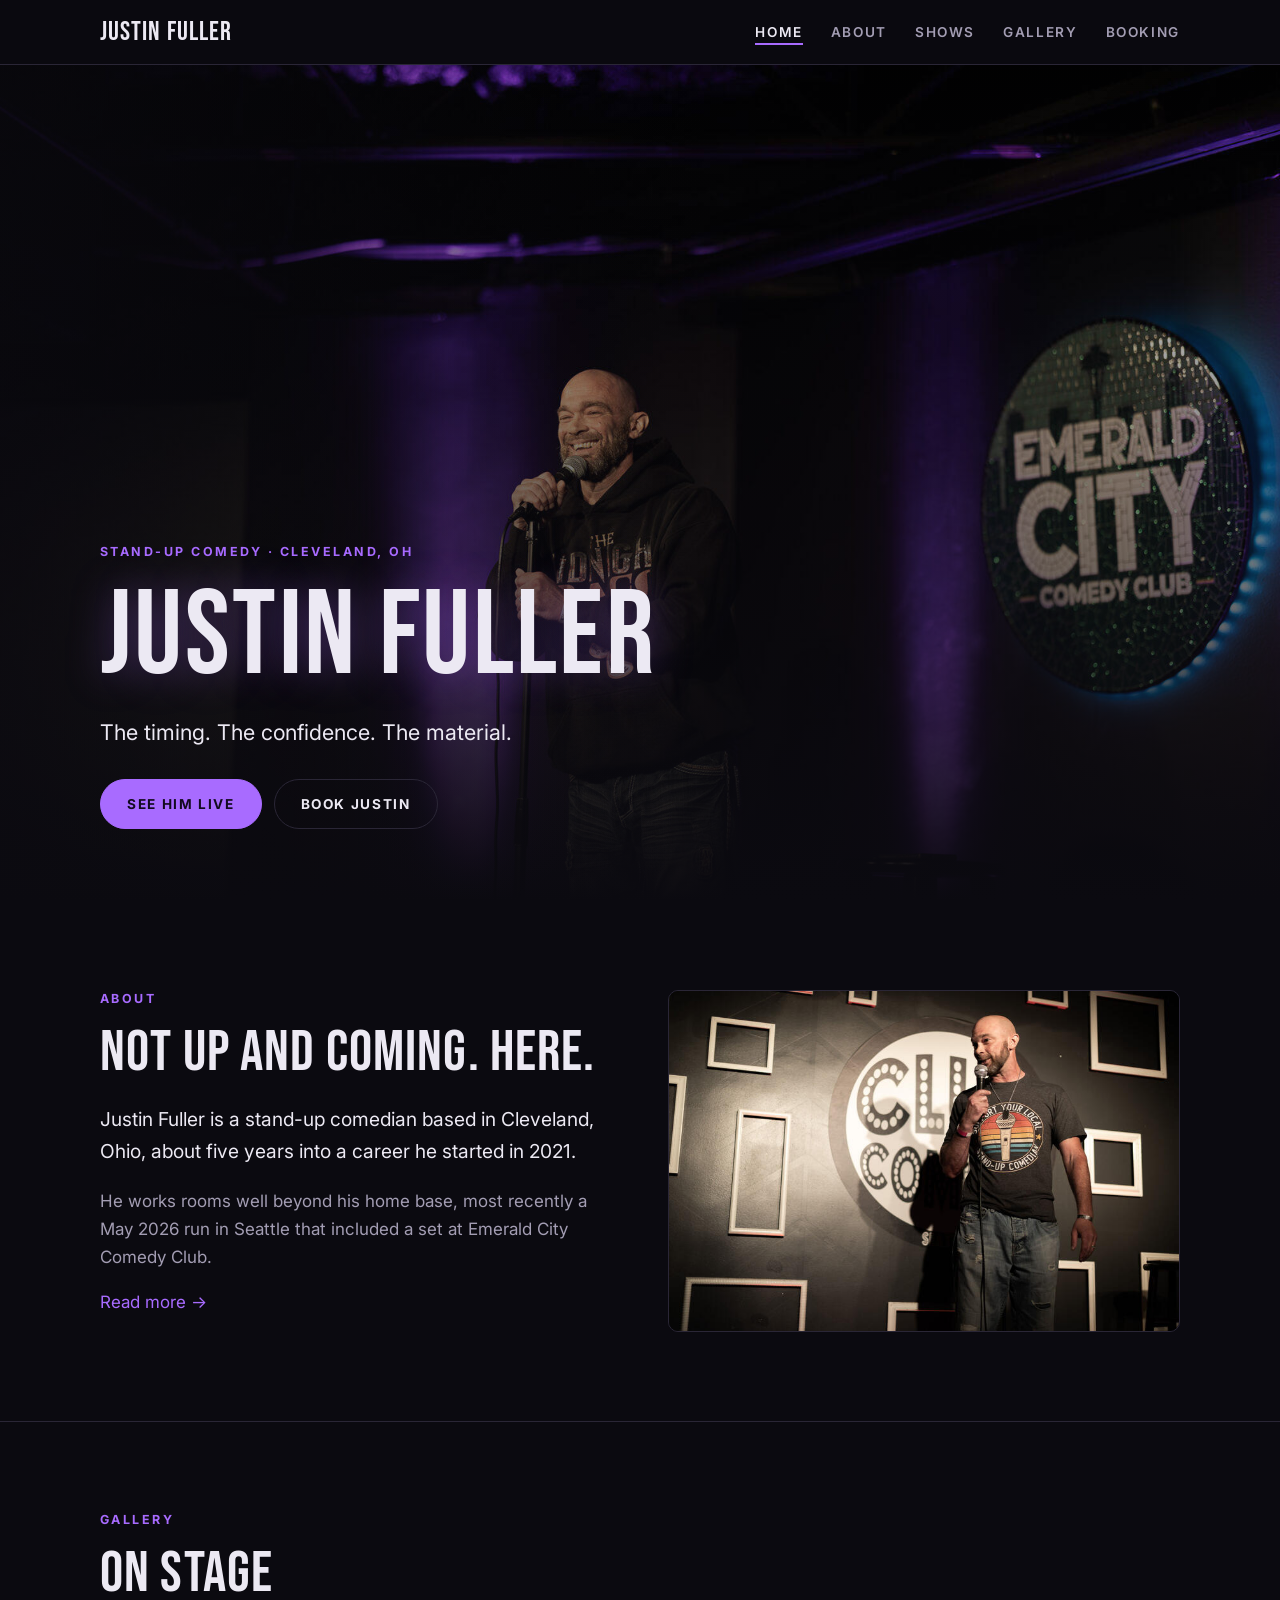
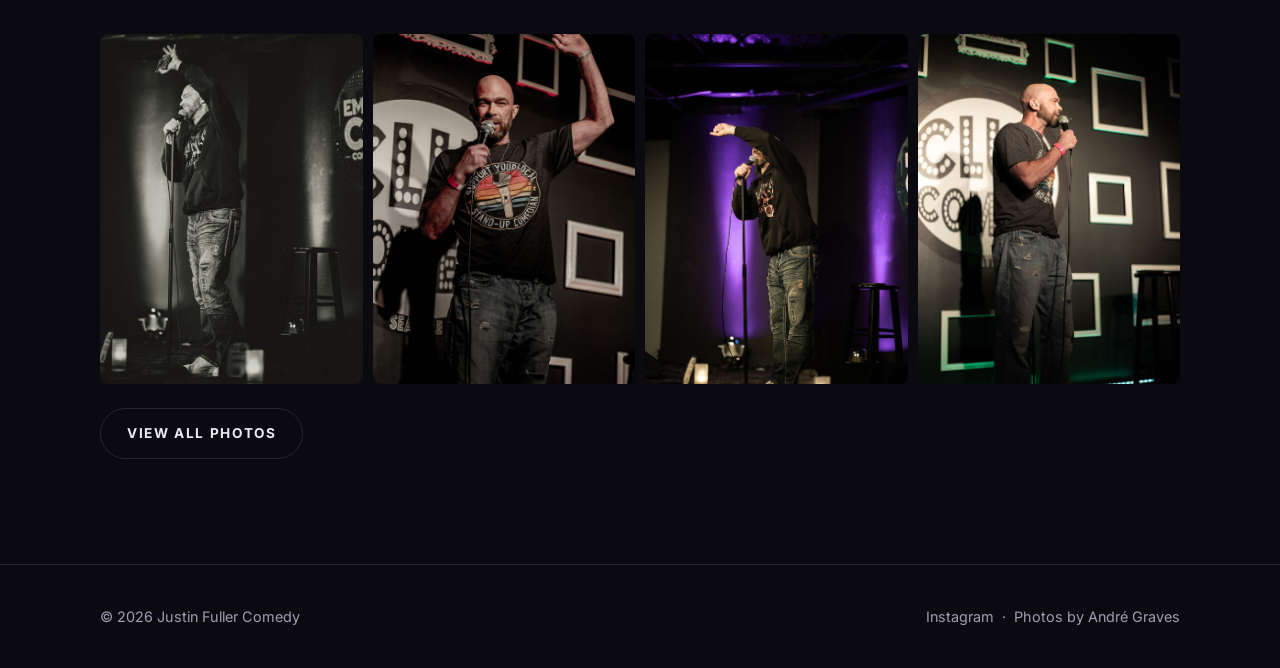
==== index.html @ a37a5635 "Build multi-page site: home, about, shows, gallery, booking Static HTML/CSS/JS with a dark theme tak" ====
<!doctype html>
<html lang="en">
<head>
  <meta charset="utf-8">
  <meta name="viewport" content="width=device-width, initial-scale=1">
  <title>Justin Fuller | Stand-Up Comedian</title>
  <meta name="description" content="Justin Fuller is a Cleveland-based stand-up comedian. Shows, photos and booking.">
  <meta property="og:title" content="Justin Fuller | Stand-Up Comedian">
  <meta property="og:description" content="Justin Fuller is a Cleveland-based stand-up comedian. Shows, photos and booking.">
  <meta property="og:image" content="images/hero.jpg">
  <meta name="theme-color" content="#0b0a10">
  <link rel="preconnect" href="https://fonts.googleapis.com">
  <link rel="preconnect" href="https://fonts.gstatic.com" crossorigin>
  <link href="https://fonts.googleapis.com/css2?family=Bebas+Neue&family=Inter:wght@400;600;700&display=swap" rel="stylesheet">
  <link rel="stylesheet" href="css/style.css">
</head>
<body>
  <header class="site-header">
    <div class="wrap">
      <a class="logo" href="index.html">Justin Fuller</a>
      <button class="nav-toggle" aria-expanded="false" aria-controls="site-nav">Menu</button>
      <nav class="nav" id="site-nav" aria-label="Main">
        <a href="index.html" aria-current="page">Home</a>
        <a href="about.html">About</a>
        <a href="shows.html">Shows</a>
        <a href="gallery.html">Gallery</a>
        <a href="contact.html">Booking</a>
      </nav>
    </div>
  </header>

  <main>
    <section class="hero">
      <img src="images/hero.jpg" alt="Justin Fuller on stage at Emerald City Comedy Club, smiling into the mic under purple light" fetchpriority="high">
      <div class="wrap">
        <span class="eyebrow">Stand-up comedy &middot; Cleveland, OH</span>
        <h1>Justin Fuller</h1>
        <p class="tagline">The timing. The confidence. The material.</p>
        <div class="btn-row">
          <a class="btn" href="shows.html">See him live</a>
          <a class="btn ghost" href="contact.html">Book Justin</a>
        </div>
      </div>
    </section>

    <section class="section">
      <div class="wrap split">
        <div>
          <span class="eyebrow">About</span>
          <h2>Not up and coming. Here.</h2>
          <p class="lede">Justin Fuller is a stand-up comedian based in Cleveland, Ohio, about five years into a career he started in 2021.</p>
          <p class="muted">He works rooms well beyond his home base, most recently a May 2026 run in Seattle that included a set at Emerald City Comedy Club.</p>
          <p><a href="about.html">Read more &rarr;</a></p>
        </div>
        <div class="photo-frame">
          <img src="images/thumbs/8Q8A0137.jpg" alt="Justin Fuller mid-set holding a microphone, wearing a Support Your Local Stand-Up Comedian t-shirt" loading="lazy" width="800" height="533">
        </div>
      </div>
    </section>

    <section class="section">
      <div class="wrap">
        <span class="eyebrow">Gallery</span>
        <h2>On stage</h2>
        <div class="strip">
          <a href="gallery.html"><img src="images/thumbs/8Q8A0107-2.jpg" alt="Desaturated photo of Justin Fuller raising an arm on stage" loading="lazy"></a>
          <a href="gallery.html"><img src="images/thumbs/8Q8A0129.jpg" alt="Justin Fuller waving to the crowd" loading="lazy"></a>
          <a href="gallery.html"><img src="images/thumbs/8Q8A0105.jpg" alt="Justin Fuller performing under purple stage lights" loading="lazy"></a>
          <a href="gallery.html"><img src="images/thumbs/8Q8A0131.jpg" alt="Justin Fuller at the mic in front of a wall of frames" loading="lazy"></a>
        </div>
        <p style="margin-top:24px"><a class="btn ghost" href="gallery.html">View all photos</a></p>
      </div>
    </section>
  </main>

  <footer class="site-footer">
    <div class="wrap">
      <span>&copy; <span id="year">2026</span> Justin Fuller Comedy</span>
      <span><a href="https://www.instagram.com/justinfullercomedy/" target="_blank" rel="noopener">Instagram</a> &nbsp;·&nbsp; Photos by Andr&eacute; Graves</span>
    </div>
  </footer>
  <script src="js/main.js"></script>
</body>
</html>
---- css/style.css ----
:root {
  --bg: #0b0a10;
  --bg-raised: #15131d;
  --line: #2a2636;
  --text: #ece9f3;
  --muted: #a39db3;
  --accent: #a86bff;
  --accent-glow: rgba(168, 107, 255, 0.35);
  --max: 1120px;
  --display: "Bebas Neue", Impact, "Arial Narrow", sans-serif;
  --body: "Inter", system-ui, -apple-system, "Segoe UI", sans-serif;
}

*, *::before, *::after { box-sizing: border-box; }

html { scroll-behavior: smooth; }

body {
  margin: 0;
  background: var(--bg);
  color: var(--text);
  font-family: var(--body);
  font-size: 17px;
  line-height: 1.65;
  -webkit-font-smoothing: antialiased;
}

img { display: block; max-width: 100%; height: auto; }

a { color: var(--accent); text-decoration: none; }
a:hover { text-decoration: underline; }

h1, h2, h3 {
  font-family: var(--display);
  font-weight: 400;
  letter-spacing: 0.02em;
  line-height: 1;
  margin: 0 0 0.4em;
}
h1 { font-size: clamp(3.2rem, 11vw, 7.5rem); }
h2 { font-size: clamp(2.4rem, 6vw, 3.6rem); }
h3 { font-size: 1.8rem; }

.wrap { max-width: var(--max); margin: 0 auto; padding: 0 20px; }

/* ---------- Header / nav ---------- */
.site-header {
  position: sticky;
  top: 0;
  z-index: 20;
  background: rgba(11, 10, 16, 0.85);
  backdrop-filter: blur(10px);
  -webkit-backdrop-filter: blur(10px);
  border-bottom: 1px solid var(--line);
}
.site-header .wrap {
  display: flex;
  align-items: center;
  justify-content: space-between;
  height: 64px;
}
.logo {
  font-family: var(--display);
  font-size: 1.7rem;
  letter-spacing: 0.04em;
  color: var(--text);
}
.logo:hover { text-decoration: none; color: var(--accent); }

.nav-toggle {
  display: none;
  background: none;
  border: 1px solid var(--line);
  color: var(--text);
  border-radius: 6px;
  padding: 6px 10px;
  font: inherit;
  font-size: 0.9rem;
  cursor: pointer;
}

.nav { display: flex; gap: 28px; }
.nav a {
  color: var(--muted);
  font-size: 0.85rem;
  font-weight: 600;
  letter-spacing: 0.12em;
  text-transform: uppercase;
}
.nav a:hover, .nav a[aria-current="page"] { color: var(--text); text-decoration: none; }
.nav a[aria-current="page"] { box-shadow: 0 2px 0 var(--accent); }

@media (max-width: 720px) {
  .nav-toggle { display: block; }
  .nav {
    display: none;
    position: absolute;
    top: 64px; left: 0; right: 0;
    flex-direction: column;
    gap: 0;
    background: var(--bg);
    border-bottom: 1px solid var(--line);
  }
  .nav.open { display: flex; }
  .nav a { padding: 16px 20px; border-top: 1px solid var(--line); }
  .nav a[aria-current="page"] { box-shadow: inset 3px 0 0 var(--accent); }
}

/* ---------- Hero ---------- */
.hero {
  position: relative;
  min-height: calc(100svh - 64px);
  display: flex;
  align-items: flex-end;
  overflow: hidden;
}
.hero img {
  position: absolute;
  inset: 0;
  width: 100%;
  height: 100%;
  object-fit: cover;
  object-position: 30% 35%;
}
.hero::after {
  content: "";
  position: absolute;
  inset: 0;
  background:
    linear-gradient(to right, rgba(11,10,16,0.7) 0%, rgba(11,10,16,0) 55%),
    linear-gradient(to top, var(--bg) 0%, rgba(11,10,16,0.55) 40%, rgba(11,10,16,0.1) 100%);
}
.hero .wrap { position: relative; z-index: 1; padding-bottom: 72px; width: 100%; }
.hero h1 { text-shadow: 0 0 40px var(--accent-glow); margin-bottom: 0.15em; }
.tagline {
  font-size: clamp(1.05rem, 2.4vw, 1.35rem);
  color: var(--text);
  max-width: 34ch;
  margin: 0 0 28px;
}

/* ---------- Buttons ---------- */
.btn-row { display: flex; flex-wrap: wrap; gap: 12px; }
.btn {
  display: inline-block;
  padding: 13px 26px;
  border-radius: 999px;
  font-size: 0.85rem;
  font-weight: 700;
  letter-spacing: 0.12em;
  text-transform: uppercase;
  border: 1px solid var(--accent);
  background: var(--accent);
  color: #120a1f;
  transition: box-shadow 0.2s, background 0.2s;
}
.btn:hover { text-decoration: none; box-shadow: 0 0 24px var(--accent-glow); }
.btn.ghost { background: transparent; color: var(--text); border-color: var(--line); }
.btn.ghost:hover { border-color: var(--accent); }

/* ---------- Sections ---------- */
.section { padding: 88px 0; }
.section + .section { border-top: 1px solid var(--line); }
.page-head { padding: 72px 0 8px; }
.page-head p { color: var(--muted); max-width: 60ch; margin: 0; }
.eyebrow {
  display: block;
  color: var(--accent);
  font-size: 0.78rem;
  font-weight: 700;
  letter-spacing: 0.2em;
  text-transform: uppercase;
  margin-bottom: 14px;
}
.lede { font-size: 1.2rem; color: var(--text); }
.muted { color: var(--muted); }

.split {
  display: grid;
  grid-template-columns: 1fr 1fr;
  gap: 56px;
  align-items: center;
}
@media (max-width: 820px) { .split { grid-template-columns: 1fr; gap: 32px; } }

.photo-frame { border-radius: 10px; overflow: hidden; border: 1px solid var(--line); }

.quote {
  font-family: var(--display);
  font-size: clamp(2rem, 5vw, 3rem);
  line-height: 1.05;
  margin: 0 0 16px;
}

/* ---------- Strip of photos on home ---------- */
.strip {
  display: grid;
  grid-template-columns: repeat(4, 1fr);
  gap: 10px;
  margin-top: 32px;
}
.strip a { border-radius: 8px; overflow: hidden; aspect-ratio: 3 / 4; }
.strip img { width: 100%; height: 100%; object-fit: cover; transition: transform 0.4s; }
.strip a:hover img { transform: scale(1.04); }
@media (max-width: 720px) { .strip { grid-template-columns: repeat(2, 1fr); } }

/* ---------- Gallery ---------- */
.gallery {
  columns: 3 280px;
  column-gap: 12px;
  padding-bottom: 88px;
}
.gallery button {
  display: block;
  width: 100%;
  margin: 0 0 12px;
  padding: 0;
  border: 0;
  background: none;
  cursor: zoom-in;
  border-radius: 8px;
  overflow: hidden;
  break-inside: avoid;
}
.gallery img { width: 100%; transition: transform 0.4s, filter 0.4s; }
.gallery button:hover img { transform: scale(1.03); filter: brightness(1.1); }
.gallery button:focus-visible { outline: 2px solid var(--accent); outline-offset: 2px; }

.lightbox {
  position: fixed;
  inset: 0;
  z-index: 50;
  display: none;
  align-items: center;
  justify-content: center;
  background: rgba(5, 4, 8, 0.95);
  padding: 20px;
}
.lightbox.open { display: flex; }
.lightbox img { max-height: 90vh; max-width: 100%; width: auto; border-radius: 6px; }
.lightbox button {
  position: absolute;
  background: rgba(255,255,255,0.08);
  border: 1px solid var(--line);
  color: var(--text);
  width: 48px; height: 48px;
  border-radius: 50%;
  font-size: 1.4rem;
  cursor: pointer;
}
.lightbox button:hover { border-color: var(--accent); }
.lb-close { top: 16px; right: 16px; }
.lb-prev { left: 16px; top: 50%; transform: translateY(-50%); }
.lb-next { right: 16px; top: 50%; transform: translateY(-50%); }

/* ---------- Shows ---------- */
.show-list { list-style: none; margin: 0; padding: 0; border-top: 1px solid var(--line); }
.show {
  display: grid;
  grid-template-columns: 120px 1fr auto;
  gap: 24px;
  align-items: center;
  padding: 24px 0;
  border-bottom: 1px solid var(--line);
}
.show-date { font-family: var(--display); font-size: 1.6rem; line-height: 1; color: var(--accent); }
.show-date small { display: block; font-family: var(--body); font-size: 0.8rem; color: var(--muted); letter-spacing: 0.1em; margin-top: 4px; }
.show-venue { font-weight: 600; }
.show-city { color: var(--muted); font-size: 0.95rem; }
.tag {
  font-size: 0.72rem;
  font-weight: 700;
  letter-spacing: 0.14em;
  text-transform: uppercase;
  color: var(--muted);
  border: 1px solid var(--line);
  border-radius: 999px;
  padding: 5px 12px;
}
@media (max-width: 600px) {
  .show { grid-template-columns: 1fr; gap: 6px; }
}

.callout {
  background: var(--bg-raised);
  border: 1px solid var(--line);
  border-radius: 12px;
  padding: 32px;
  margin-top: 40px;
}
.callout h3 { margin-bottom: 0.3em; }
.callout p { margin: 0 0 20px; color: var(--muted); }

/* ---------- Contact ---------- */
.contact-grid { display: grid; grid-template-columns: repeat(2, 1fr); gap: 20px; margin-top: 32px; }
@media (max-width: 720px) { .contact-grid { grid-template-columns: 1fr; } }
.card {
  background: var(--bg-raised);
  border: 1px solid var(--line);
  border-radius: 12px;
  padding: 28px;
}
.card h3 { margin-bottom: 0.2em; }
.card p { margin: 0 0 16px; color: var(--muted); }
.card .big { font-size: 1.15rem; font-weight: 600; word-break: break-word; }

/* ---------- Footer ---------- */
.site-footer {
  border-top: 1px solid var(--line);
  padding: 40px 0;
  color: var(--muted);
  font-size: 0.9rem;
}
.site-footer .wrap { display: flex; flex-wrap: wrap; gap: 16px; justify-content: space-between; }
.site-footer a { color: var(--muted); }
.site-footer a:hover { color: var(--text); }
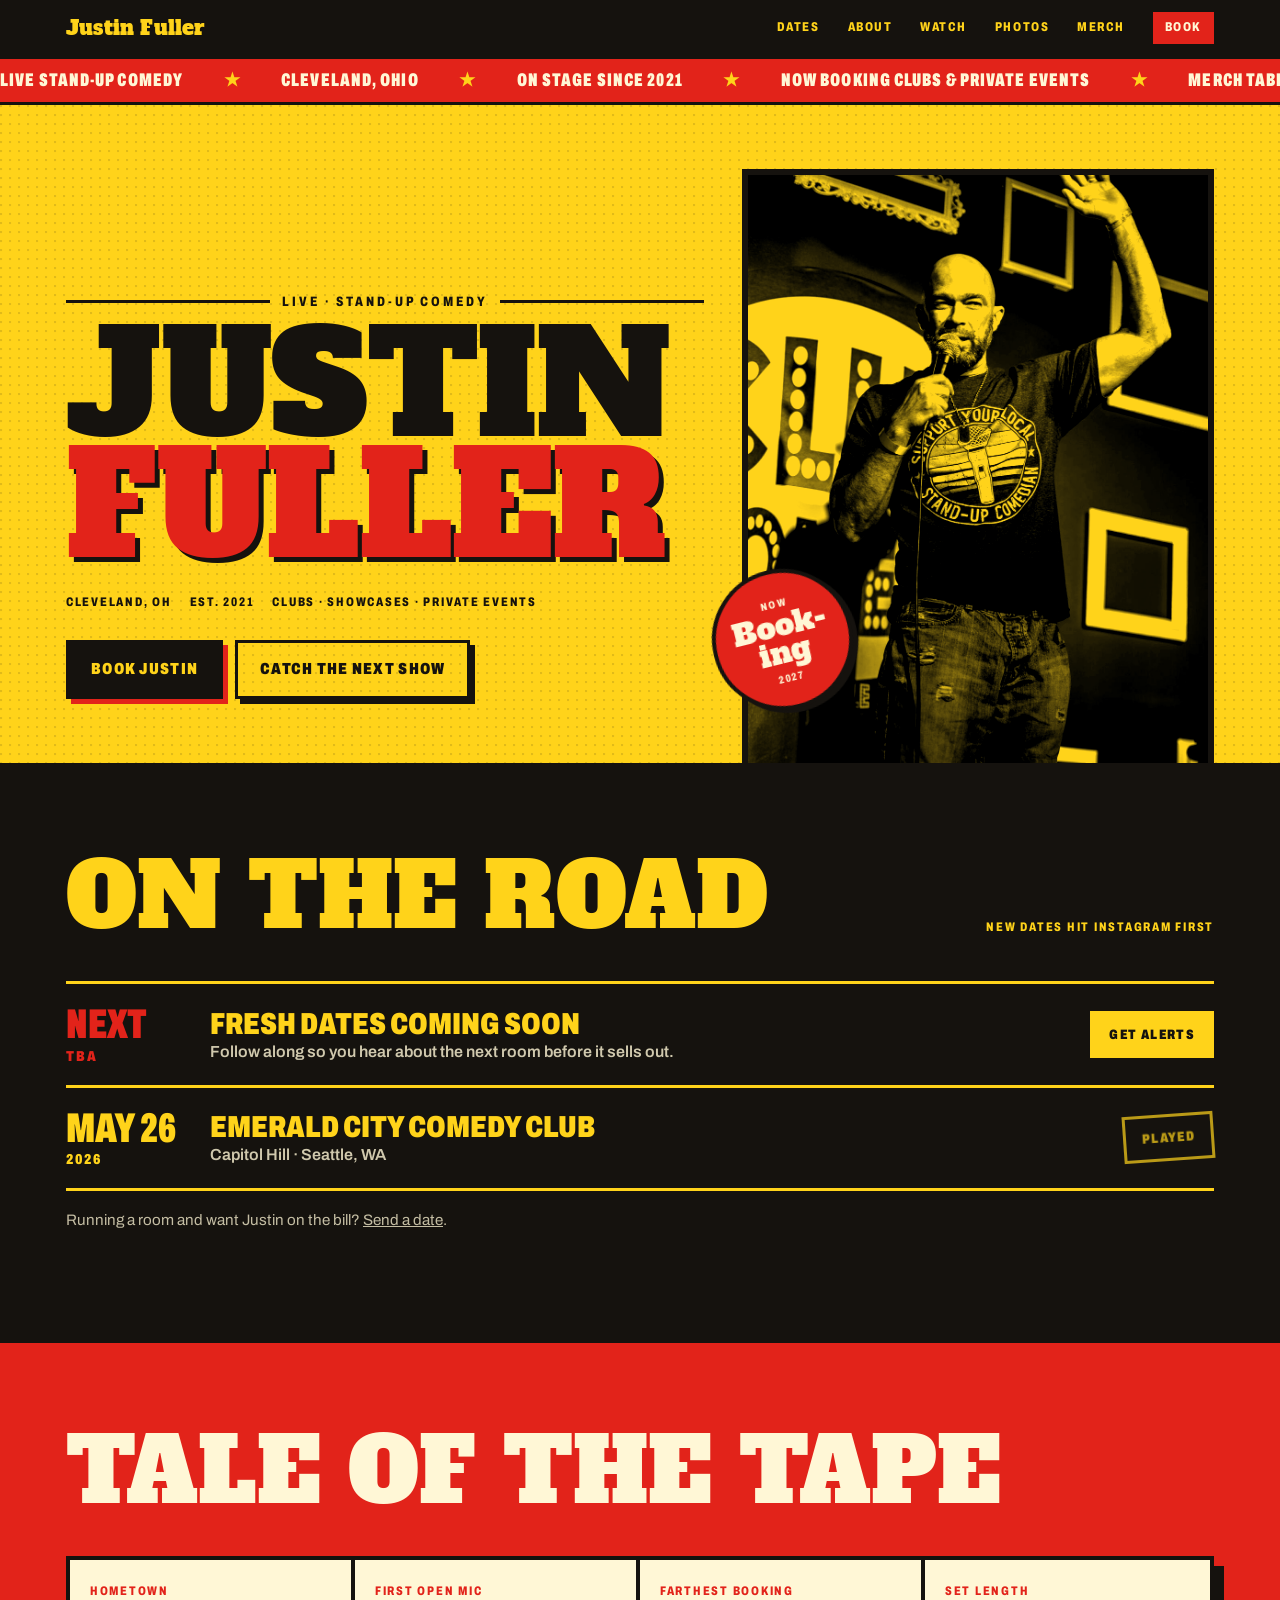
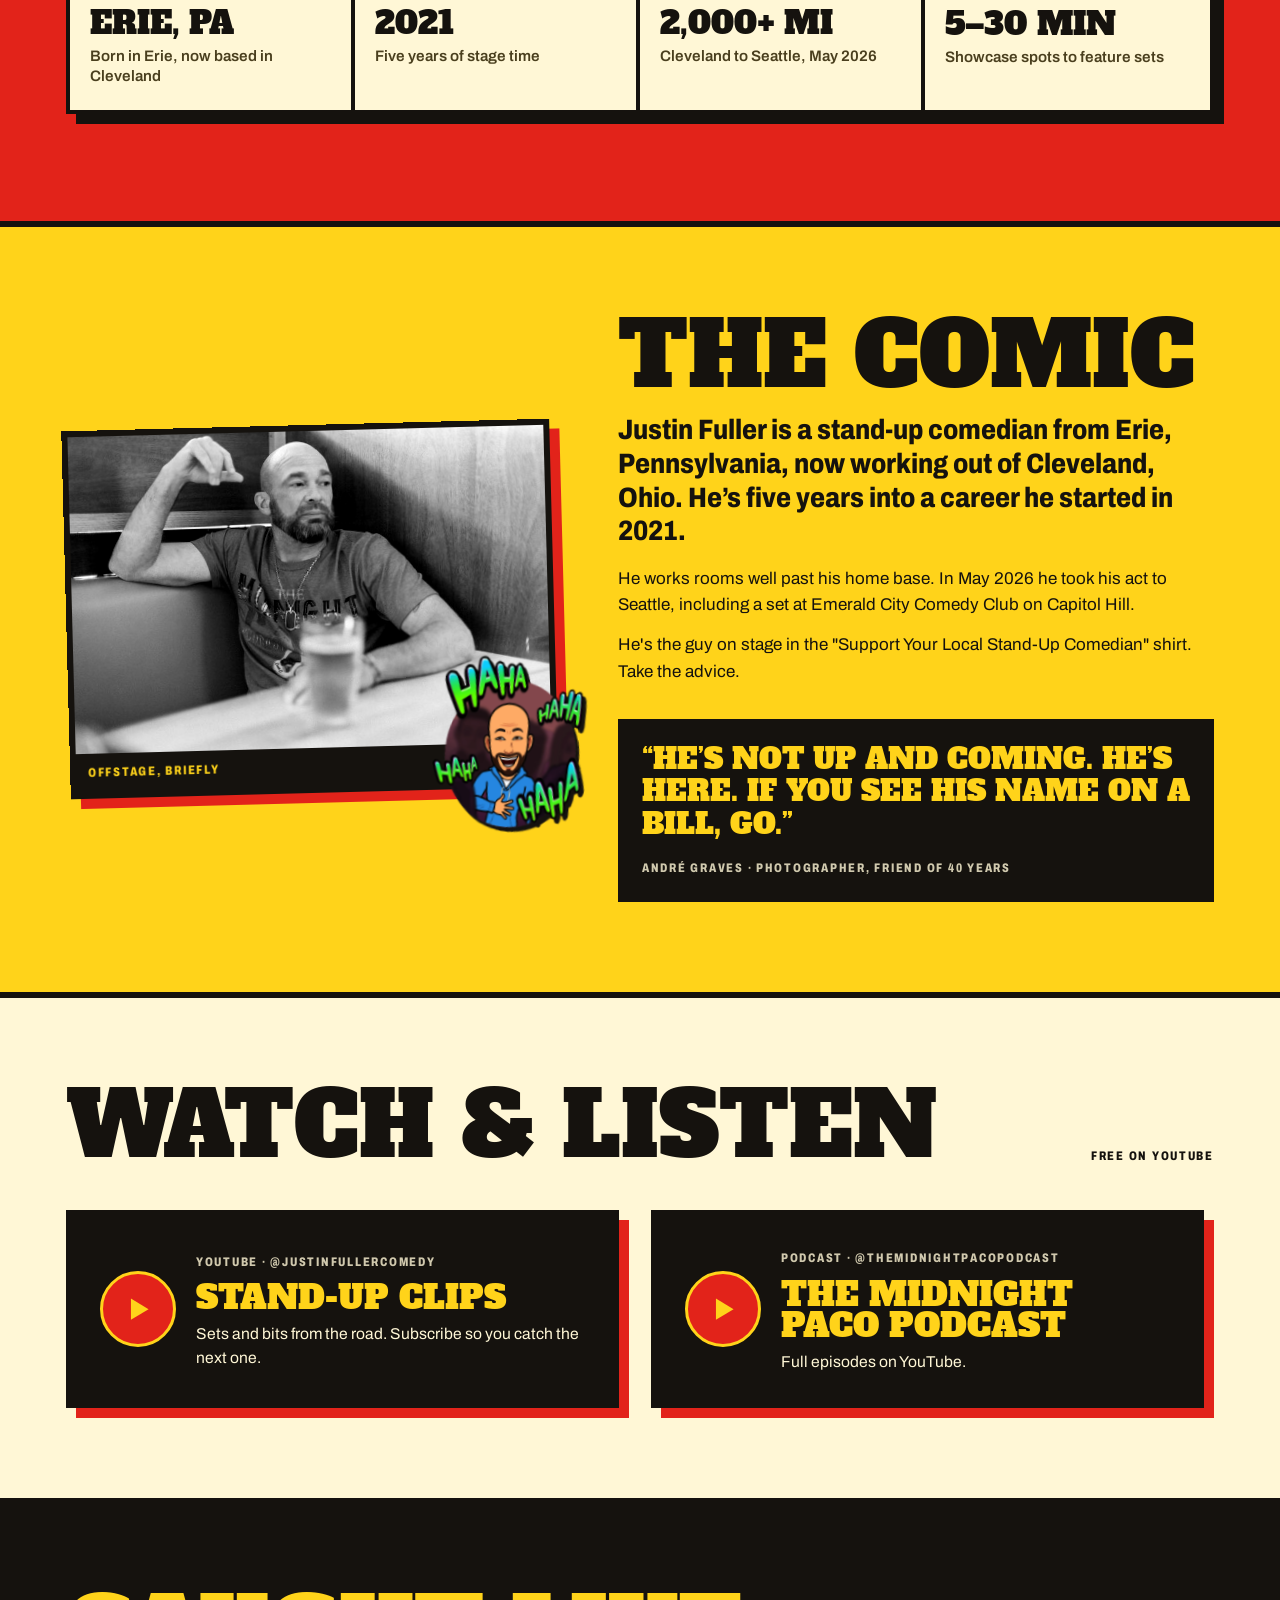
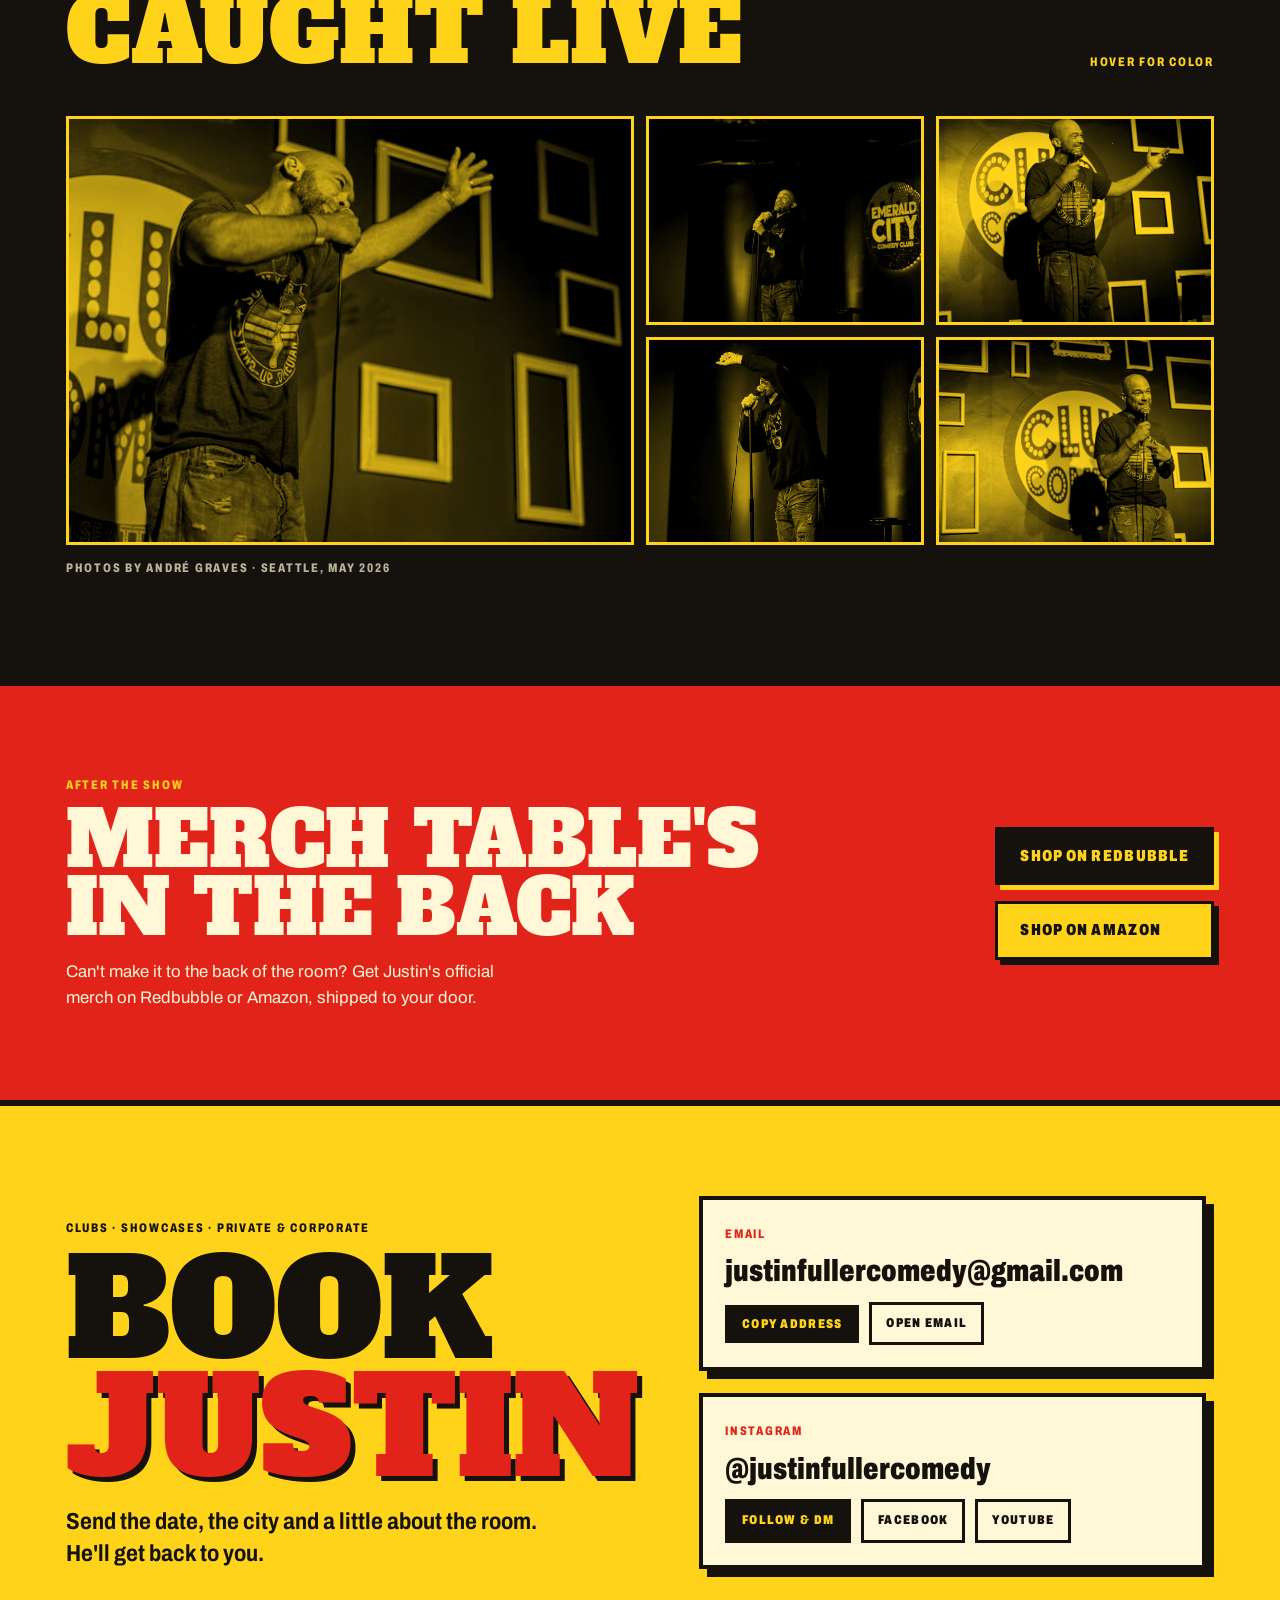
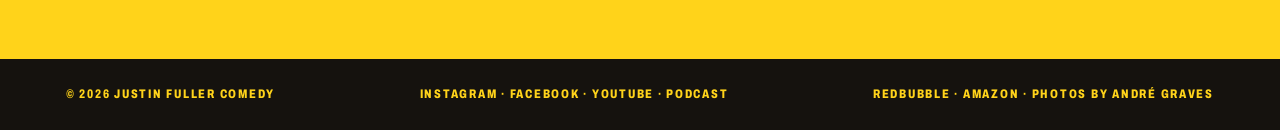
==== commit f144abe8: "Rebuild site as a single tour-poster page Replace the multi-page dark draft with one loud yellow/red" ====
--- a/index.html
+++ b/index.html
@@ -1,84 +1,529 @@
 <!doctype html>
 <html lang="en">
 <head>
-  <meta charset="utf-8">
-  <meta name="viewport" content="width=device-width, initial-scale=1">
-  <title>Justin Fuller | Stand-Up Comedian</title>
-  <meta name="description" content="Justin Fuller is a Cleveland-based stand-up comedian. Shows, photos and booking.">
-  <meta property="og:title" content="Justin Fuller | Stand-Up Comedian">
-  <meta property="og:description" content="Justin Fuller is a Cleveland-based stand-up comedian. Shows, photos and booking.">
-  <meta property="og:image" content="images/hero.jpg">
-  <meta name="theme-color" content="#0b0a10">
-  <link rel="preconnect" href="https://fonts.googleapis.com">
-  <link rel="preconnect" href="https://fonts.gstatic.com" crossorigin>
-  <link href="https://fonts.googleapis.com/css2?family=Bebas+Neue&family=Inter:wght@400;600;700&display=swap" rel="stylesheet">
-  <link rel="stylesheet" href="css/style.css">
+<meta charset="utf-8">
+<meta name="viewport" content="width=device-width, initial-scale=1, viewport-fit=cover">
+<title>Justin Fuller | Stand-Up Comedian</title>
+<meta name="description" content="Justin Fuller is a stand-up comedian from Erie, PA, based in Cleveland, OH. Dates, clips, the Midnight Paco Podcast, merch and booking.">
+<meta property="og:type" content="website">
+<meta property="og:title" content="Justin Fuller | Stand-Up Comedian">
+<meta property="og:description" content="Justin Fuller is a stand-up comedian from Erie, PA, based in Cleveland, OH. Dates, clips, the Midnight Paco Podcast, merch and booking.">
+<meta property="og:image" content="https://andreograves.github.io/justinfullercomedy/images/hero.jpg">
+<meta name="twitter:card" content="summary_large_image">
+<meta name="theme-color" content="#15120e">
+<link rel="icon" href="favicon.svg" type="image/svg+xml">
+<link rel="icon" href="favicon-32.png" sizes="32x32" type="image/png">
+<link rel="apple-touch-icon" href="apple-touch-icon.png">
+<link rel="preconnect" href="https://fonts.googleapis.com">
+<link rel="preconnect" href="https://fonts.gstatic.com" crossorigin>
+<link rel="stylesheet" href="https://fonts.googleapis.com/css2?family=Alfa+Slab+One&family=Archivo:ital,wdth,wght@0,62..125,400..900;1,62..125,400..900&display=swap">
+<style>
+/* Layout: a printed tour poster. Bands of solid ink stacked like a bill: yellow headline sheet, black dates, red stat card, yellow bio, black photos, yellow booking. */
+:root {
+  --yellow: #ffd31a;
+  --red: #e2231a;
+  --ink: #15120e;
+  --paper: #fff7d6;
+  --ink-soft: #4a3f1e;
+  --slab: "Alfa Slab One", "Rockwell Extra Bold", "Rockwell", Georgia, serif;
+  --grot: "Archivo", "Arial Narrow", "Helvetica Neue", Arial, sans-serif;
+  color-scheme: light;
+}
+* { box-sizing: border-box; }
+html { scroll-behavior: smooth; }
+body {
+  background: var(--yellow);
+  color: var(--ink);
+  font-family: var(--grot);
+  font-size: 17px;
+  line-height: 1.55;
+  -webkit-font-smoothing: antialiased;
+  overflow-x: hidden;
+  margin: 0;
+}
+body::before { content: ""; position: fixed; inset: 0 0 auto; height: env(safe-area-inset-top, 0px); z-index: 30; background: var(--ink); }
+img { display: block; max-width: 100%; height: auto; }
+a { color: inherit; }
+:focus-visible { outline: 3px solid var(--red); outline-offset: 3px; }
+
+.inner {
+  max-width: 1180px;
+  margin: 0 auto;
+  padding-left: max(16px, env(safe-area-inset-left, 0px));
+  padding-right: max(16px, env(safe-area-inset-right, 0px));
+}
+.cond { font-stretch: 62%; font-weight: 900; text-transform: uppercase; letter-spacing: 0.01em; }
+.label { font-stretch: 75%; font-weight: 800; text-transform: uppercase; letter-spacing: 0.14em; font-size: 0.78rem; }
+
+/* ---------- top bar ---------- */
+.bar {
+  position: sticky; top: env(safe-area-inset-top, 0px); z-index: 20;
+  background: var(--ink); color: var(--yellow);
+}
+.bar .inner { display: flex; align-items: center; justify-content: space-between; gap: 16px; height: 56px; }
+.bar .mark { font-family: var(--slab); font-size: 1.25rem; text-decoration: none; letter-spacing: 0.01em; white-space: nowrap; }
+.bar nav { display: flex; align-items: center; gap: clamp(12px, 2.4vw, 28px); }
+.bar nav a { text-decoration: none; font-stretch: 75%; font-weight: 800; text-transform: uppercase; letter-spacing: 0.12em; font-size: 0.8rem; }
+.bar nav a:hover { color: var(--paper); }
+.bar nav a.cta { background: var(--red); color: var(--paper); padding: 6px 12px; }
+@media (max-width: 620px) { .bar nav a:not(.cta):not(.keep) { display: none; } }
+
+/* ---------- ticker ---------- */
+.ticker { background: var(--red); color: var(--paper); overflow: hidden; border-block: 3px solid var(--ink); }
+.ticker-track { display: flex; width: max-content; animation: tick 38s linear infinite; }
+.ticker span { font-stretch: 62%; font-weight: 900; text-transform: uppercase; font-size: 1.15rem; letter-spacing: 0.06em; padding-block: 7px; white-space: nowrap; padding-right: 2.2em; }
+.ticker span::after { content: "\2605"; margin-left: 2.2em; color: var(--yellow); }
+@keyframes tick { to { transform: translateX(-50%); } }
+
+/* ---------- hero poster ---------- */
+.hero {
+  position: relative;
+  background:
+    radial-gradient(circle at 1px 1px, rgba(21,18,14,0.13) 1.2px, transparent 1.6px) 0 0 / 9px 9px,
+    var(--yellow);
+  border-bottom: 6px solid var(--ink);
+}
+.hero .inner {
+  display: grid;
+  grid-template-columns: minmax(0, 1.15fr) minmax(0, 0.85fr);
+  align-items: end;
+  gap: clamp(16px, 3vw, 40px);
+  padding-top: clamp(28px, 5vw, 64px);
+}
+.billing { padding-bottom: clamp(28px, 5vw, 64px); min-width: 0; container-type: inline-size; }
+.billing .presents { display: flex; align-items: center; gap: 12px; margin: 0 0 14px; }
+.billing .presents::before, .billing .presents::after { content: ""; height: 3px; background: var(--ink); flex: 1; }
+.billing .presents { font-stretch: 75%; font-weight: 800; letter-spacing: 0.22em; text-transform: uppercase; font-size: 0.85rem; }
+h1.name {
+  font-family: var(--slab);
+  font-weight: 400;
+  font-size: clamp(3.4rem, 22.5cqi, 10.5rem);
+  line-height: 0.84;
+  letter-spacing: -0.01em;
+  margin: 0;
+  text-transform: uppercase;
+}
+h1.name span { display: block; }
+h1.name .last { color: var(--red); -webkit-text-stroke: 0; text-shadow: 5px 5px 0 var(--ink); }
+.tagline {
+  margin: clamp(18px, 3cqi, 28px) 0 0;
+  font-size: clamp(1.5rem, 6.4cqi, 2.7rem);
+  line-height: 0.98;
+}
+.tagline em { font-style: normal; display: block; }
+.tagline em:nth-child(2) { color: var(--red); }
+.where { margin: clamp(20px, 4cqi, 32px) 0 0; display: flex; flex-wrap: wrap; gap: 6px 18px; }
+.btns { display: flex; flex-wrap: wrap; gap: 12px; margin-top: 28px; }
+.btn {
+  display: inline-block; text-decoration: none;
+  font-stretch: 75%; font-weight: 900; text-transform: uppercase; letter-spacing: 0.08em; font-size: 1rem;
+  padding: 14px 22px; border: 3px solid var(--ink);
+  background: var(--ink); color: var(--yellow);
+  box-shadow: 5px 5px 0 var(--red);
+  transition: transform .12s ease, box-shadow .12s ease;
+}
+.btn:hover { transform: translate(-2px, -2px); box-shadow: 7px 7px 0 var(--red); }
+.btn.alt { background: transparent; color: var(--ink); box-shadow: 5px 5px 0 var(--ink); }
+.btn.alt:hover { box-shadow: 7px 7px 0 var(--ink); }
+
+.portrait { position: relative; align-self: end; min-width: 0; }
+.portrait .photo {
+  background: var(--yellow);
+  border: 6px solid var(--ink);
+  border-bottom: 0;
+  overflow: hidden;
+}
+.portrait img { mix-blend-mode: multiply; width: 100%; aspect-ratio: 5 / 6.4; object-fit: cover; object-position: 50% 12%; filter: contrast(1.08); }
+.stamp {
+  position: absolute; left: -30px; bottom: 9%; z-index: 2;
+  width: clamp(104px, 11vw, 144px); aspect-ratio: 1;
+  border-radius: 50%;
+  background: var(--red); color: var(--paper);
+  border: 4px solid var(--ink);
+  display: grid; place-content: center; text-align: center;
+  transform: rotate(-14deg);
+  box-shadow: 4px 4px 0 var(--ink);
+}
+.stamp b { display: block; font-family: var(--slab); font-weight: 400; font-size: clamp(1.4rem, 2.4vw, 1.9rem); line-height: 0.9; }
+.stamp small { display: block; font-stretch: 75%; font-weight: 800; letter-spacing: 0.16em; text-transform: uppercase; font-size: 0.66rem; margin-top: 4px; }
+
+@media (max-width: 820px) {
+  .hero .inner { grid-template-columns: 1fr; }
+  .billing { padding-bottom: 4px; }
+  .portrait { max-width: 480px; margin-left: auto; margin-right: auto; width: 100%; }
+  .stamp { left: 14px; bottom: 14px; width: 96px; border-width: 3px; }
+  .stamp b { font-size: 1.25rem; }
+}
+@media (max-width: 520px) {
+  .btns { flex-direction: column; gap: 14px; }
+  .btn { text-align: center; }
+}
+
+/* ---------- section scaffolding ---------- */
+section { scroll-margin-top: 60px; }
+.band { padding-block: clamp(52px, 7vw, 96px); }
+.band-ink { background: var(--ink); color: var(--yellow); }
+.band-red { background: var(--red); color: var(--paper); border-block: 6px solid var(--ink); }
+.band-yellow { background: var(--yellow); }
+.head { display: flex; align-items: flex-end; justify-content: space-between; flex-wrap: wrap; gap: 8px 24px; margin-bottom: clamp(24px, 4vw, 44px); }
+h2 { font-family: var(--slab); font-weight: 400; text-transform: uppercase; font-size: clamp(2.6rem, 8vw, 5.6rem); line-height: 0.88; margin: 0; text-wrap: balance; }
+
+/* ---------- dates ---------- */
+.dates { list-style: none; margin: 0; padding: 0; border-top: 3px solid var(--yellow); }
+.date {
+  display: grid; grid-template-columns: 120px minmax(0, 1fr) auto; align-items: center; gap: 12px 24px;
+  padding-block: 22px; border-bottom: 3px solid var(--yellow);
+}
+.date .when { font-stretch: 62%; font-weight: 900; text-transform: uppercase; line-height: 0.9; font-size: 2.6rem; font-variant-numeric: tabular-nums; }
+.date .when small { display: block; font-size: 0.9rem; letter-spacing: 0.14em; font-stretch: 75%; margin-top: 6px; }
+.date .room { font-stretch: 75%; font-weight: 900; text-transform: uppercase; font-size: clamp(1.25rem, 3vw, 1.9rem); line-height: 1.05; min-width: 0; }
+.date .room small { display: block; font-weight: 600; font-stretch: 100%; text-transform: none; font-size: 1rem; color: var(--paper); opacity: .8; margin-top: 4px; }
+.pill { font-stretch: 75%; font-weight: 900; text-transform: uppercase; letter-spacing: 0.1em; font-size: 0.85rem; padding: 10px 16px; border: 3px solid var(--yellow); text-decoration: none; white-space: nowrap; }
+.pill.go { background: var(--yellow); color: var(--ink); }
+.pill.go:hover { background: var(--paper); border-color: var(--paper); }
+.pill.done { color: var(--yellow); opacity: .7; transform: rotate(-4deg); }
+.date.next .when { color: var(--red); }
+@media (max-width: 600px) {
+  .date { grid-template-columns: 1fr; gap: 10px; padding-block: 20px; }
+  .date .pill { justify-self: start; }
+  .date .when { font-size: 2rem; }
+  .date .when small { display: inline; margin-left: 8px; }
+}
+.note { margin-top: 18px; color: var(--paper); opacity: .75; font-size: 0.95rem; }
+
+/* ---------- tale of the tape ---------- */
+.tape { display: grid; grid-template-columns: repeat(4, minmax(0, 1fr)); border: 4px solid var(--ink); background: var(--paper); color: var(--ink); box-shadow: 10px 10px 0 var(--ink); }
+.tape div { padding: 22px 20px 24px; border-right: 4px solid var(--ink); min-width: 0; container-type: inline-size; }
+.tape div:last-child { border-right: 0; }
+.tape dt { color: var(--red); }
+.tape dd { margin: 8px 0 0; font-family: var(--slab); font-size: clamp(1.4rem, 13cqi, 3rem); line-height: 0.95; text-transform: uppercase; }
+.tape dd small { display: block; font-family: var(--grot); font-size: 0.95rem; line-height: 1.3; text-transform: none; color: var(--ink-soft); margin-top: 8px; font-weight: 600; }
+@media (max-width: 860px) {
+  .tape { grid-template-columns: repeat(2, minmax(0, 1fr)); }
+  .tape div:nth-child(2) { border-right: 0; }
+  .tape div:nth-child(-n+2) { border-bottom: 4px solid var(--ink); }
+}
+@media (max-width: 560px) {
+  .tape { grid-template-columns: 1fr; box-shadow: 6px 6px 0 var(--ink); }
+  .tape div { border-right: 0; border-bottom: 4px solid var(--ink); padding: 16px 18px 18px; }
+  .tape div:last-child { border-bottom: 0; }
+  .weapons { margin-top: 28px; }
+}
+.weapons { display: flex; flex-wrap: wrap; gap: 10px 14px; margin-top: 36px; align-items: center; }
+.weapons span { font-stretch: 62%; font-weight: 900; text-transform: uppercase; font-size: clamp(1.6rem, 4.5vw, 2.8rem); line-height: 1; background: var(--ink); color: var(--yellow); padding: 6px 14px 4px; }
+.weapons span:nth-child(odd) { transform: rotate(-1.5deg); }
+.weapons span:nth-child(even) { transform: rotate(1.2deg); background: var(--yellow); color: var(--ink); border: 3px solid var(--ink); }
+.weapons .label { color: var(--paper); margin-right: 6px; }
+
+/* ---------- about ---------- */
+.about { display: grid; grid-template-columns: minmax(0, 0.9fr) minmax(0, 1.1fr); gap: clamp(32px, 5vw, 64px); align-items: center; }
+.about figure { margin: 0; border: 6px solid var(--ink); background: var(--ink); transform: rotate(-1.5deg); box-shadow: 10px 10px 0 var(--red); }
+.about figure img { filter: grayscale(1) contrast(1.1); width: 100%; }
+.about figcaption { color: var(--yellow); padding: 10px 12px; }
+.about figure { position: relative; }
+.about figure img.sticker { position: absolute; right: -34px; bottom: -46px; width: clamp(104px, 12vw, 150px); transform: rotate(9deg); filter: drop-shadow(4px 4px 0 var(--ink)); pointer-events: none; }
+@media (max-width: 820px) { .about figure { margin-bottom: 24px; } .about figure img.sticker { right: -8px; bottom: -36px; width: 108px; } }
+.about .copy { min-width: 0; max-width: 62ch; }
+.about .lede { font-stretch: 85%; font-weight: 800; font-size: clamp(1.35rem, 2.6vw, 1.75rem); line-height: 1.2; margin: 18px 0 18px; }
+.about p { margin: 0 0 14px; }
+blockquote.pull { margin: 34px 0 0; padding: 24px 24px 22px; background: var(--ink); color: var(--yellow); position: relative; }
+blockquote.pull p { font-family: var(--slab); font-size: clamp(1.35rem, 2.6vw, 1.8rem); line-height: 1.12; text-transform: uppercase; margin: 0 0 14px; }
+blockquote.pull cite { font-style: normal; color: var(--paper); opacity: .8; }
+@media (max-width: 820px) { .about { grid-template-columns: 1fr; } .about figure { max-width: 520px; margin-right: 10px; box-shadow: 8px 8px 0 var(--red); } blockquote.pull { margin-top: 26px; padding: 20px 18px; } }
+
+/* ---------- photos ---------- */
+.grid { display: grid; grid-template-columns: repeat(4, minmax(0, 1fr)); gap: clamp(8px, 1vw, 12px); }
+.grid a { display: block; overflow: hidden; border: 3px solid var(--yellow); background: var(--yellow); }
+.grid img { width: 100%; height: 100%; object-fit: cover; filter: grayscale(1) contrast(1.15); mix-blend-mode: multiply; transition: filter .25s ease, transform .4s ease; }
+.grid a:hover img, .grid a:focus-visible img { filter: none; mix-blend-mode: normal; transform: scale(1.04); }
+.grid a { position: relative; }
+.grid .g1 { grid-column: span 2; grid-row: span 2; }
+.grid .g1 img { position: absolute; inset: 0; object-position: 50% 30%; }
+.grid .g2, .grid .g3, .grid .g4, .grid .g5 { aspect-ratio: 4 / 3; }
+@media (max-width: 760px) {
+  .grid { grid-template-columns: repeat(2, minmax(0, 1fr)); }
+  .grid .g1 { grid-column: span 2; grid-row: auto; aspect-ratio: 4 / 5; }
+  .grid .g2, .grid .g3, .grid .g4, .grid .g5 { aspect-ratio: 1; }
+}
+.hint-touch { display: none; }
+@media (hover: none) { .hint-hover { display: none; } .hint-touch { display: inline; } }
+.credit { margin-top: 14px; color: var(--paper); opacity: .7; }
+
+/* ---------- watch ---------- */
+.band-paper { background: var(--paper); border-block: 6px solid var(--ink); }
+.reels { display: grid; grid-template-columns: repeat(2, minmax(0, 1fr)); gap: clamp(20px, 3vw, 32px); margin-right: 10px; }
+.reel { display: grid; grid-template-columns: auto minmax(0, 1fr); gap: 20px; align-items: center; background: var(--ink); color: var(--yellow); padding: clamp(20px, 3vw, 30px); text-decoration: none; border: 4px solid var(--ink); box-shadow: 10px 10px 0 var(--red); transition: transform .12s ease, box-shadow .12s ease; }
+.reel:hover { transform: translate(-3px, -3px); box-shadow: 13px 13px 0 var(--red); }
+.reel .play { width: clamp(56px, 6vw, 76px); aspect-ratio: 1; border-radius: 50%; background: var(--red); border: 3px solid var(--yellow); display: grid; place-items: center; }
+.reel .play::before { content: ""; width: 36%; aspect-ratio: 1; background: var(--yellow); clip-path: polygon(22% 8%, 22% 92%, 92% 50%); }
+.reel .txt { min-width: 0; }
+.reel .label { color: var(--paper); opacity: .8; overflow-wrap: anywhere; }
+.reel h3 { font-family: var(--slab); font-weight: 400; text-transform: uppercase; font-size: clamp(1.5rem, 2.6vw, 2.2rem); line-height: 0.95; margin: 8px 0 8px; text-wrap: balance; }
+.reel p { margin: 0; color: var(--paper); font-size: 0.98rem; }
+@media (max-width: 760px) { .reels { grid-template-columns: 1fr; } .reel { box-shadow: 7px 7px 0 var(--red); } }
+
+/* ---------- merch ---------- */
+.merch .inner { display: grid; grid-template-columns: minmax(0, 1fr) auto; align-items: center; gap: 28px clamp(32px, 5vw, 72px); }
+.merch .copy { min-width: 0; }
+.merch .copy > .label { display: block; margin-bottom: 12px; color: var(--yellow); }
+.merch h2 { font-size: clamp(2.4rem, 6.4vw, 4.8rem); }
+.merch p { margin: 16px 0 0; max-width: 46ch; font-size: 1.05rem; }
+.merch .btn { box-shadow: 5px 5px 0 var(--yellow); white-space: nowrap; }
+.merch .btn:hover { box-shadow: 7px 7px 0 var(--yellow); }
+.merch .btn.alt { background: var(--yellow); color: var(--ink); box-shadow: 5px 5px 0 var(--ink); }
+.merch .btn.alt:hover { box-shadow: 7px 7px 0 var(--ink); }
+.shops { display: flex; flex-direction: column; gap: 16px; }
+@media (max-width: 760px) { .merch .inner { grid-template-columns: 1fr; } .shops { flex-direction: row; flex-wrap: wrap; } .merch .btn { text-align: center; } }
+@media (max-width: 520px) { .shops { flex-direction: column; } }
+
+/* ---------- booking ---------- */
+.book .inner { display: grid; grid-template-columns: minmax(0, 1.05fr) minmax(0, 0.95fr); gap: 28px clamp(32px, 5vw, 72px); align-items: end; }
+.book .pitch { min-width: 0; }
+.book .pitch > .label { display: block; margin-bottom: 14px; }
+@media (max-width: 960px) { .book .inner { grid-template-columns: 1fr; } }
+.book h2 { font-size: clamp(3.4rem, 10.5vw, 8.5rem); }
+.book h2 .r { color: var(--red); text-shadow: 5px 5px 0 var(--ink); }
+.book .sub { font-stretch: 85%; font-weight: 700; font-size: clamp(1.15rem, 2.2vw, 1.45rem); line-height: 1.35; max-width: 40ch; margin: 18px 0 0; }
+.contacts { display: grid; grid-template-columns: 1fr; gap: 22px; margin-right: 8px; min-width: 0; }
+.contact { border: 4px solid var(--ink); background: var(--paper); padding: 20px 22px 22px; box-shadow: 8px 8px 0 var(--ink); min-width: 0; }
+.contact .label { color: var(--red); }
+.contact .big { display: block; font-stretch: 75%; font-weight: 900; font-size: clamp(1.2rem, 3.2vw, 1.9rem); line-height: 1.1; margin: 8px 0 14px; overflow-wrap: anywhere; user-select: all; text-decoration: none; }
+.contact .row { display: flex; flex-wrap: wrap; gap: 10px; align-items: center; }
+.mini { font-family: var(--grot); font-stretch: 75%; font-weight: 900; text-transform: uppercase; letter-spacing: 0.1em; font-size: 0.8rem; padding: 9px 14px; border: 3px solid var(--ink); background: var(--ink); color: var(--yellow); cursor: pointer; text-decoration: none; }
+.mini.ghost { background: transparent; color: var(--ink); }
+.mini:hover { background: var(--red); border-color: var(--red); color: var(--paper); }
+.copied { font-weight: 700; font-size: 0.9rem; color: var(--ink-soft); }
+@media (min-width: 680px) and (max-width: 960px) { .contacts { grid-template-columns: repeat(2, minmax(0, 1fr)); } }
+@media (max-width: 520px) { .contact { padding: 18px; box-shadow: 6px 6px 0 var(--ink); } }
+
+footer { background: var(--ink); color: var(--yellow); padding-block: 26px; }
+footer .inner { display: flex; justify-content: space-between; flex-wrap: wrap; gap: 8px 24px; }
+footer a { text-decoration: none; }
+footer a:hover { color: var(--paper); }
+
+/* ---------- load moment: the name slams in ---------- */
+@media (prefers-reduced-motion: no-preference) {
+  h1.name .first { animation: slam .5s cubic-bezier(.2,1.6,.4,1) both; }
+  h1.name .last { animation: slam .5s .12s cubic-bezier(.2,1.6,.4,1) both; }
+  .stamp { animation: stamp .45s .45s cubic-bezier(.2,1.8,.4,1) both; }
+}
+@media (prefers-reduced-motion: reduce) { .ticker-track { animation: none; } html { scroll-behavior: auto; } }
+@keyframes slam { from { transform: scale(1.18) translateY(-6px); } to { transform: none; } }
+@keyframes stamp { from { transform: rotate(-14deg) scale(1.5); } to { transform: rotate(-14deg) scale(1); } }
+</style>
 </head>
 <body>
-  <header class="site-header">
-    <div class="wrap">
-      <a class="logo" href="index.html">Justin Fuller</a>
-      <button class="nav-toggle" aria-expanded="false" aria-controls="site-nav">Menu</button>
-      <nav class="nav" id="site-nav" aria-label="Main">
-        <a href="index.html" aria-current="page">Home</a>
-        <a href="about.html">About</a>
-        <a href="shows.html">Shows</a>
-        <a href="gallery.html">Gallery</a>
-        <a href="contact.html">Booking</a>
-      </nav>
-    </div>
-  </header>
-
-  <main>
-    <section class="hero">
-      <img src="images/hero.jpg" alt="Justin Fuller on stage at Emerald City Comedy Club, smiling into the mic under purple light" fetchpriority="high">
-      <div class="wrap">
-        <span class="eyebrow">Stand-up comedy &middot; Cleveland, OH</span>
-        <h1>Justin Fuller</h1>
-        <p class="tagline">The timing. The confidence. The material.</p>
-        <div class="btn-row">
-          <a class="btn" href="shows.html">See him live</a>
-          <a class="btn ghost" href="contact.html">Book Justin</a>
+
+<header class="bar">
+  <div class="inner">
+    <a class="mark" href="#top">Justin Fuller</a>
+    <nav aria-label="Sections">
+      <a href="#dates">Dates</a>
+      <a href="#about">About</a>
+      <a href="#watch">Watch</a>
+      <a href="#photos">Photos</a>
+      <a class="keep" href="#merch">Merch</a>
+      <a class="cta" href="#booking">Book</a>
+    </nav>
+  </div>
+</header>
+
+<div class="ticker" aria-hidden="true">
+  <div class="ticker-track">
+    <span>Live stand-up comedy</span><span>Cleveland, Ohio</span><span>On stage since 2021</span><span>Now booking clubs &amp; private events</span><span>Merch table's in the back</span><span>Support your local stand-up comedian</span>
+    <span>Live stand-up comedy</span><span>Cleveland, Ohio</span><span>On stage since 2021</span><span>Now booking clubs &amp; private events</span><span>Merch table's in the back</span><span>Support your local stand-up comedian</span>
+  </div>
+</div>
+
+<main id="top">
+  <section class="hero" aria-label="Justin Fuller">
+    <div class="inner">
+      <div class="billing">
+        <p class="presents">Live &middot; Stand-up comedy</p>
+        <h1 class="name"><span class="first">Justin</span><span class="last">Fuller</span></h1>
+        <div class="where label"><span>Cleveland, OH</span><span>Est. 2021</span><span>Clubs &middot; Showcases &middot; Private events</span></div>
+        <div class="btns">
+          <a class="btn" href="#booking">Book Justin</a>
+          <a class="btn alt" href="https://www.instagram.com/justinfullercomedy/" target="_blank" rel="noopener">Catch the next show</a>
         </div>
       </div>
-    </section>
-
-    <section class="section">
-      <div class="wrap split">
-        <div>
-          <span class="eyebrow">About</span>
-          <h2>Not up and coming. Here.</h2>
-          <p class="lede">Justin Fuller is a stand-up comedian based in Cleveland, Ohio, about five years into a career he started in 2021.</p>
-          <p class="muted">He works rooms well beyond his home base, most recently a May 2026 run in Seattle that included a set at Emerald City Comedy Club.</p>
-          <p><a href="about.html">Read more &rarr;</a></p>
+      <div class="portrait">
+        <div class="stamp" aria-hidden="true"><div><small>Now</small><b>Book&shy;ing</b><small>2027</small></div></div>
+        <div class="photo"><img src="images/hero-poster.jpg" alt="Justin Fuller on stage, mic in one hand, other arm raised to the crowd, wearing a Support Your Local Stand-Up Comedian shirt" width="1000" height="1400" fetchpriority="high"></div>
+      </div>
+    </div>
+  </section>
+
+  <section class="band band-ink" id="dates">
+    <div class="inner">
+      <div class="head">
+        <h2>On the road</h2>
+        <span class="label">New dates hit Instagram first</span>
+      </div>
+      <ul class="dates">
+        <li class="date next">
+          <div class="when">Next<small>TBA</small></div>
+          <div class="room">Fresh dates coming soon<small>Follow along so you hear about the next room before it sells out.</small></div>
+          <a class="pill go" href="https://www.instagram.com/justinfullercomedy/" target="_blank" rel="noopener">Get alerts</a>
+        </li>
+        <li class="date">
+          <div class="when">May 26<small>2026</small></div>
+          <div class="room">Emerald City Comedy Club<small>Capitol Hill &middot; Seattle, WA</small></div>
+          <span class="pill done">Played</span>
+        </li>
+      </ul>
+      <p class="note">Running a room and want Justin on the bill? <a href="#booking">Send a date</a>.</p>
+    </div>
+  </section>
+
+  <section class="band band-red" aria-labelledby="tape-h">
+    <div class="inner">
+      <div class="head">
+        <h2 id="tape-h">Tale of the tape</h2>
+      </div>
+      <dl class="tape">
+        <div><dt class="label">Hometown</dt><dd>Erie, PA<small>Born in Erie, now based in Cleveland</small></dd></div>
+        <div><dt class="label">First open mic</dt><dd>2021<small>Five years of stage time</small></dd></div>
+        <div><dt class="label">Farthest booking</dt><dd>2,000+ mi<small>Cleveland to Seattle, May 2026</small></dd></div>
+        <div><dt class="label">Set length</dt><dd>5&ndash;30 min<small>Showcase spots to feature sets</small></dd></div>
+      </dl>
+    </div>
+  </section>
+
+  <section class="band band-yellow" id="about">
+    <div class="inner about">
+      <figure>
+        <img src="images/thumbs/8Q8A0113-2.jpg" alt="Black-and-white portrait of Justin Fuller seated in a booth with a beer" width="800" height="533" loading="lazy">
+        <figcaption class="label">Offstage, briefly</figcaption>
+        <img class="sticker" src="images/laugh.png" alt="Cartoon of Justin laughing with HAHA lettering around him" width="321" height="360" loading="lazy">
+      </figure>
+      <div class="copy">
+        <h2>The comic</h2>
+        <p class="lede">Justin Fuller is a stand-up comedian from Erie, Pennsylvania, now working out of Cleveland, Ohio. He&rsquo;s five years into a career he started in 2021.</p>
+        <p>He works rooms well past his home base. In May 2026 he took his act to Seattle, including a set at Emerald City Comedy Club on Capitol Hill.</p>
+        <p>He's the guy on stage in the "Support Your Local Stand-Up Comedian" shirt. Take the advice.</p>
+        <blockquote class="pull">
+          <p>&ldquo;He&rsquo;s not up and coming. He&rsquo;s here. If you see his name on a bill, go.&rdquo;</p>
+          <cite class="label">Andr&eacute; Graves &middot; Photographer, friend of 40 years</cite>
+        </blockquote>
+      </div>
+    </div>
+  </section>
+
+  <section class="band band-paper" id="watch">
+    <div class="inner">
+      <div class="head">
+        <h2>Watch &amp; listen</h2>
+        <span class="label">Free on YouTube</span>
+      </div>
+      <div class="reels">
+        <a class="reel" href="https://www.youtube.com/@justinfullercomedy" target="_blank" rel="noopener">
+          <span class="play" aria-hidden="true"></span>
+          <span class="txt">
+            <span class="label">YouTube &middot; @justinfullercomedy</span>
+            <h3>Stand-up clips</h3>
+            <p>Sets and bits from the road. Subscribe so you catch the next one.</p>
+          </span>
+        </a>
+        <a class="reel" href="https://www.youtube.com/@themidnightpacopodcast" target="_blank" rel="noopener">
+          <span class="play" aria-hidden="true"></span>
+          <span class="txt">
+            <span class="label">Podcast &middot; @themidnightpacopodcast</span>
+            <h3>The Midnight Paco Podcast</h3>
+            <p>Full episodes on YouTube.</p>
+          </span>
+        </a>
+      </div>
+    </div>
+  </section>
+
+  <section class="band band-ink" id="photos">
+    <div class="inner">
+      <div class="head">
+        <h2>Caught live</h2>
+        <span class="label hint-hover">Hover for color</span><span class="label hint-touch">Tap to open full size</span>
+      </div>
+      <div class="grid">
+        <a class="g1" href="images/photos/8Q8A0130.jpg" target="_blank" rel="noopener"><img src="images/thumbs/8Q8A0130.jpg" alt="Justin Fuller arms spread wide on stage" loading="lazy"></a>
+        <a class="g2" href="images/photos/8Q8A0098.jpg" target="_blank" rel="noopener"><img src="images/thumbs/8Q8A0098.jpg" alt="Justin Fuller at the mic beside the Emerald City Comedy Club sign" loading="lazy"></a>
+        <a class="g3" href="images/photos/8Q8A0142.jpg" target="_blank" rel="noopener"><img src="images/thumbs/8Q8A0142.jpg" alt="Justin Fuller gesturing mid-joke" loading="lazy"></a>
+        <a class="g4" href="images/photos/8Q8A0105.jpg" target="_blank" rel="noopener"><img src="images/thumbs/8Q8A0105.jpg" alt="Justin Fuller raising an arm under stage lights" loading="lazy"></a>
+        <a class="g5" href="images/photos/8Q8A0124.jpg" target="_blank" rel="noopener"><img src="images/thumbs/8Q8A0124.jpg" alt="Justin Fuller in front of a wall of empty frames" loading="lazy"></a>
+      </div>
+      <p class="credit label">Photos by Andr&eacute; Graves &middot; Seattle, May 2026</p>
+    </div>
+  </section>
+
+  <section class="band band-red merch" id="merch">
+    <div class="inner">
+      <div class="copy">
+        <span class="label">After the show</span>
+        <h2>Merch table's in the back</h2>
+        <p>Can't make it to the back of the room? Get Justin's official merch on Redbubble or Amazon, shipped to your door.</p>
+      </div>
+      <div class="shops">
+        <a class="btn" href="https://www.redbubble.com/shop/ap/78036130?ref=studio-promote" target="_blank" rel="noopener">Shop on Redbubble</a>
+        <a class="btn alt" href="https://www.amazon.com/dp/B093GM1RFJ?customId=B078RXQC7K&amp;customizationToken=MC_Assembly_1%23B078RXQC7K&amp;th=1&amp;psc=1" target="_blank" rel="noopener">Shop on Amazon</a>
+      </div>
+    </div>
+  </section>
+
+  <section class="band band-yellow book" id="booking">
+    <div class="inner">
+      <div class="pitch">
+        <span class="label">Clubs &middot; Showcases &middot; Private &amp; corporate</span>
+        <h2>Book <span class="r">Justin</span></h2>
+        <p class="sub">Send the date, the city and a little about the room. He'll get back to you.</p>
+      </div>
+      <div class="contacts">
+        <div class="contact">
+          <span class="label">Email</span>
+          <span class="big" id="email">justinfullercomedy@gmail.com</span>
+          <div class="row">
+            <button class="mini" id="copy-email" type="button">Copy address</button>
+            <a class="mini ghost" href="mailto:justinfullercomedy@gmail.com?subject=Booking%20inquiry">Open email</a>
+            <span class="copied" id="copied" role="status"></span>
+          </div>
         </div>
-        <div class="photo-frame">
-          <img src="images/thumbs/8Q8A0137.jpg" alt="Justin Fuller mid-set holding a microphone, wearing a Support Your Local Stand-Up Comedian t-shirt" loading="lazy" width="800" height="533">
+        <div class="contact">
+          <span class="label">Instagram</span>
+          <a class="big" href="https://www.instagram.com/justinfullercomedy/" target="_blank" rel="noopener">@justinfullercomedy</a>
+          <div class="row">
+            <a class="mini" href="https://www.instagram.com/justinfullercomedy/" target="_blank" rel="noopener">Follow &amp; DM</a>
+            <a class="mini ghost" href="https://www.facebook.com/justinfullercomedy/" target="_blank" rel="noopener">Facebook</a>
+            <a class="mini ghost" href="https://www.youtube.com/@justinfullercomedy" target="_blank" rel="noopener">YouTube</a>
+          </div>
         </div>
       </div>
-    </section>
-
-    <section class="section">
-      <div class="wrap">
-        <span class="eyebrow">Gallery</span>
-        <h2>On stage</h2>
-        <div class="strip">
-          <a href="gallery.html"><img src="images/thumbs/8Q8A0107-2.jpg" alt="Desaturated photo of Justin Fuller raising an arm on stage" loading="lazy"></a>
-          <a href="gallery.html"><img src="images/thumbs/8Q8A0129.jpg" alt="Justin Fuller waving to the crowd" loading="lazy"></a>
-          <a href="gallery.html"><img src="images/thumbs/8Q8A0105.jpg" alt="Justin Fuller performing under purple stage lights" loading="lazy"></a>
-          <a href="gallery.html"><img src="images/thumbs/8Q8A0131.jpg" alt="Justin Fuller at the mic in front of a wall of frames" loading="lazy"></a>
-        </div>
-        <p style="margin-top:24px"><a class="btn ghost" href="gallery.html">View all photos</a></p>
-      </div>
-    </section>
-  </main>
-
-  <footer class="site-footer">
-    <div class="wrap">
-      <span>&copy; <span id="year">2026</span> Justin Fuller Comedy</span>
-      <span><a href="https://www.instagram.com/justinfullercomedy/" target="_blank" rel="noopener">Instagram</a> &nbsp;·&nbsp; Photos by Andr&eacute; Graves</span>
-    </div>
-  </footer>
-  <script src="js/main.js"></script>
+    </div>
+  </section>
+</main>
+
+<footer>
+  <div class="inner label">
+    <span>&copy; 2026 Justin Fuller Comedy</span>
+    <span><a href="https://www.instagram.com/justinfullercomedy/" target="_blank" rel="noopener">Instagram</a> &middot; <a href="https://www.facebook.com/justinfullercomedy/" target="_blank" rel="noopener">Facebook</a> &middot; <a href="https://www.youtube.com/@justinfullercomedy" target="_blank" rel="noopener">YouTube</a> &middot; <a href="https://www.youtube.com/@themidnightpacopodcast" target="_blank" rel="noopener">Podcast</a></span>
+    <span><a href="https://www.redbubble.com/shop/ap/78036130?ref=studio-promote" target="_blank" rel="noopener">Redbubble</a> &middot; <a href="https://www.amazon.com/dp/B093GM1RFJ?customId=B078RXQC7K&amp;customizationToken=MC_Assembly_1%23B078RXQC7K&amp;th=1&amp;psc=1" target="_blank" rel="noopener">Amazon</a> &middot; Photos by Andr&eacute; Graves</span>
+  </div>
+</footer>
+
+<script>
+(function () {
+  var btn = document.getElementById('copy-email');
+  var out = document.getElementById('copied');
+  var addr = 'justinfullercomedy@gmail.com';
+  btn.addEventListener('click', function () {
+    function fallback() {
+      var r = document.createRange();
+      r.selectNodeContents(document.getElementById('email'));
+      var s = window.getSelection(); s.removeAllRanges(); s.addRange(r);
+      out.textContent = 'Selected. Press Ctrl/Cmd+C to copy.';
+    }
+    try {
+      navigator.clipboard.writeText(addr).then(function () { out.textContent = 'Copied'; }, fallback);
+    } catch (e) { fallback(); }
+  });
+})();
+</script>
 </body>
 </html>
